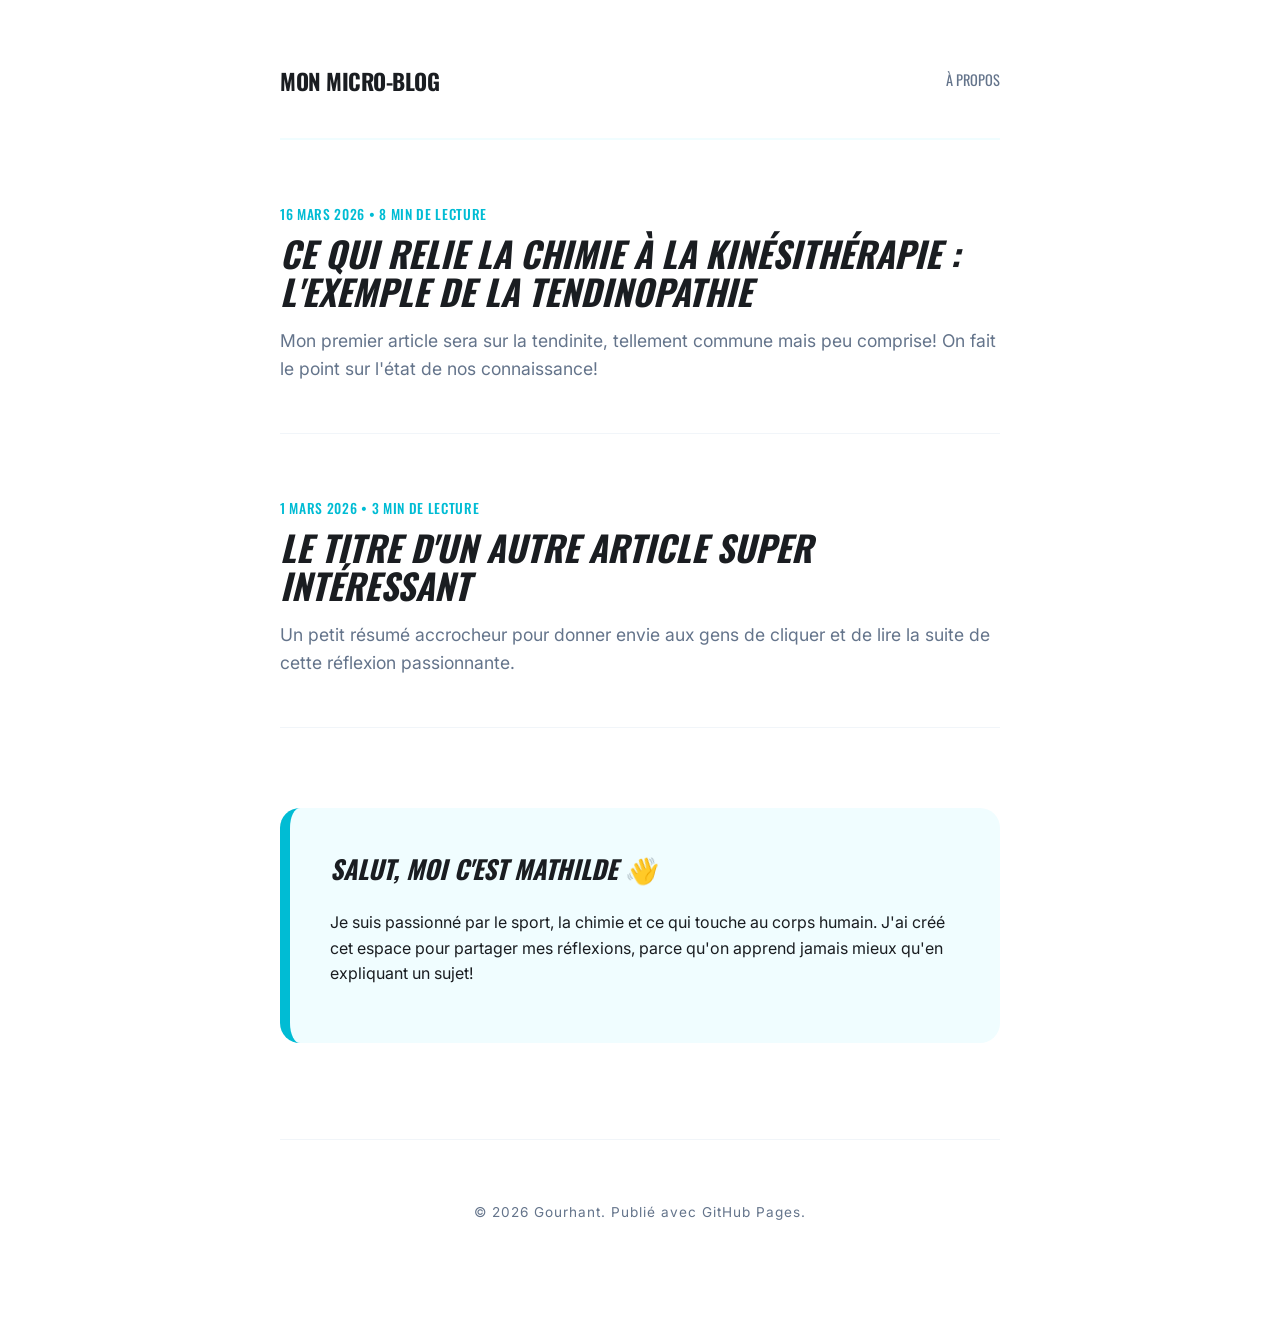
==== index.html @ 93cc4fb3 "Add files via upload" ====
<!DOCTYPE html>
<html lang="fr">
<head>
    <meta charset="UTF-8">
    <meta name="viewport" content="width=device-width, initial-scale=1.0">
    <title>Mon Micro-Blog</title>
    <link rel="stylesheet" href="style.css">
</head>
<body>
    <div class="container">
        <header>
            <h1><a href="index.html">Mon Micro-Blog</a></h1>
            <nav>
                <a href="#about">À propos</a>
            </nav>
        </header>

        <main>
            <section class="articles-list">
                <article class="post-preview">
                    <div class="post-meta">16 Mars 2026 • 8 min de lecture</div>
                    <h2><a href="article-1.html">Ce qui relie la chimie à la kinésithérapie : l'exemple de la tendinopathie</a></h2>
                    <p>Mon premier article sera sur la tendinite, tellement commune mais peu comprise! On fait le point sur l'état de nos connaissance!</p>
                </article>

                <article class="post-preview">
                    <div class="post-meta">1 Mars 2026 • 3 min de lecture</div>
                    <h2><a href="#">Le titre d'un autre article super intéressant</a></h2>
                    <p>Un petit résumé accrocheur pour donner envie aux gens de cliquer et de lire la suite de cette réflexion passionnante.</p>
                </article>
            </section>

            <section id="about" class="about-section">
                <h2>Salut, moi c'est Mathilde 👋</h2>
                <p>Je suis passionné par le sport, la chimie et ce qui touche au corps humain. J'ai créé cet espace pour partager mes réflexions, parce qu'on apprend jamais mieux qu'en expliquant un sujet!</p>
            </section>
        </main>

        <footer>
            <p>&copy; 2026 Gourhant. Publié avec GitHub Pages.</p>
        </footer>
    </div>
</body>
</html>
---- style.css ----
/* MODERN DIGITAL STYLE - INSPIRED BY NUTRI'GUIDE */
@import url('https://fonts.googleapis.com/css2?family=Oswald:wght@500;700&family=Inter:wght@400;700;900&display=swap');

:root {
    --text-color: #1a1d21;      
    --meta-color: #64748b;      
    --bg-color: #ffffff;
    --accent-blue: #00bcd4;     
    --pale-blue: #f0fdff;       
    --link-color: #0097a7;
    /* Fontes harmonisées */
    --font-impact: 'Oswald', sans-serif; 
    --font-body: 'Inter', -apple-system, sans-serif;
}

body {
    font-family: var(--font-body);
    color: var(--text-color);
    background-color: var(--bg-color);
    line-height: 1.6;
    margin: 0;
    padding: 0;
    -webkit-font-smoothing: antialiased;
}

/* --- STRUCTURE --- */
.container {
    max-width: 720px; 
    margin: 0 auto;
    padding: 3rem 1.5rem;
}

header {
    display: flex;
    justify-content: space-between;
    align-items: center;
    border-bottom: 2px solid var(--pale-blue);
    padding-bottom: 1.5rem;
    margin-bottom: 4rem;
}

header h1 {
    font-family: var(--font-impact);
    font-size: 1.4rem;
    font-weight: 700;
    text-transform: uppercase;
    letter-spacing: -0.5px;
}

header h1 a {
    text-decoration: none;
    color: var(--text-color);
}

nav a {
    text-decoration: none;
    color: var(--meta-color);
    margin-left: 1.5rem;
    font-size: 0.9rem;
    font-family: var(--font-impact);
    text-transform: uppercase;
    transition: color 0.2s;
}

nav a:hover {
    color: var(--accent-blue);
}

/* --- PAGE ACCUEIL (PREVIEWS) --- */
.post-preview {
    margin-bottom: 4rem;
    border-bottom: 1px solid #f1f5f9;
    padding-bottom: 2rem;
    transition: transform 0.3s ease;
}

.post-preview:hover {
    transform: translateX(8px);
}

.post-preview .post-meta {
    font-family: var(--font-impact);
    font-size: 0.85rem;
    font-weight: 500;
    text-transform: uppercase;
    letter-spacing: 0.05em;
    color: var(--accent-blue);
    margin-bottom: 0.5rem;
}

.post-preview h2 {
    font-family: var(--font-impact);
    font-size: 2.2rem;
    font-weight: 700;
    font-style: italic;
    line-height: 1.1;
    margin: 0 0 1rem 0;
    text-transform: uppercase;
}

.post-preview h2 a {
    text-decoration: none;
    color: var(--text-color);
    transition: color 0.2s;
}

.post-preview:hover h2 a {
    color: var(--accent-blue);
}

.post-preview p {
    color: var(--meta-color);
    font-size: 1.1rem;
    margin-top: 0.5rem;
}

/* --- PAGE ARTICLE --- */
.article-content h1 {
    font-family: var(--font-impact);
    font-size: 3.8rem;         /* Légèrement réduit pour gagner en clarté */
    font-weight: 700;
    text-transform: uppercase; 
    line-height: 1.1;          /* Passage de 0.9 à 1.1 pour aérer les lignes */
    letter-spacing: 0.02em;    /* On desserre un peu les lettres (était en négatif) */
    margin-bottom: 2.5rem;
    color: var(--text-color);
    position: relative;
    padding-bottom: 1.5rem;
}

.article-content h1::after {
    content: "";
    position: absolute;
    bottom: 0;
    left: 0;
    width: 80px;
    height: 8px;               /* Un peu plus fine pour plus de finesse */
    background-color: var(--accent-blue);
}

.article-content h2 {
    font-family: var(--font-impact);
    color: var(--accent-blue);
    font-size: 1.8rem;
    font-weight: 700;           
    font-style: italic;         
    text-transform: uppercase;
    letter-spacing: 0.02em;
    margin-top: 3.5rem;
    margin-bottom: 1.2rem;
    line-height: 1.1;
    border-left: 5px solid var(--accent-blue);
    padding-left: 1rem;
    transform: skewX(-2deg); 
    display: inline-block;
}

.article-content p {
    font-size: 1.15rem;
    margin-bottom: 1.8rem;
    color: #334155;
}

/* --- LISTES UNIFORMISÉES --- */
.article-content ul {
    list-style: none;
    padding-left: 0;
    margin: 2rem 0;
}

.article-content li {
    font-size: 1.15rem; 
    line-height: 1.8;   
    color: #334155;     
    margin-bottom: 1.2rem;
    position: relative;
    padding-left: 1.5rem;
}

.article-content li::before {
    content: "—"; /* Tiret horizontal plus moderne */
    color: var(--accent-blue);
    font-weight: bold;
    position: absolute;
    left: 0;
}

.article-content li strong {
    color: var(--text-color);
    font-weight: 700;
}

/* --- CITATIONS UNIFORMISÉES --- */
.article-content blockquote {
    background-color: var(--pale-blue);
    border-left: 8px solid var(--accent-blue);
    padding: 2rem;
    margin: 3rem 0;
    font-family: var(--font-body); 
    font-size: 1.15rem; /* Taille identique au texte */
    font-style: italic;
    color: #006064;
    border-radius: 0 10px 10px 0;
}

/* --- SECTION À PROPOS --- */
.about-section {
    background-color: var(--pale-blue);
    padding: 2.5rem;
    border-radius: 20px;
    margin-top: 5rem;
    border-left: 10px solid var(--accent-blue);
}

.about-section h2 {
    font-family: var(--font-impact);
    font-style: italic;
    text-transform: uppercase;
    margin-top: 0;
    font-size: 1.6rem;
    font-weight: 700;
    color: var(--text-color);
}

footer {
    text-align: center;
    margin-top: 6rem;
    padding: 3rem 0;
    border-top: 1px solid #f1f5f9;
    color: var(--meta-color);
    font-size: 0.85rem;
    letter-spacing: 1px;
}
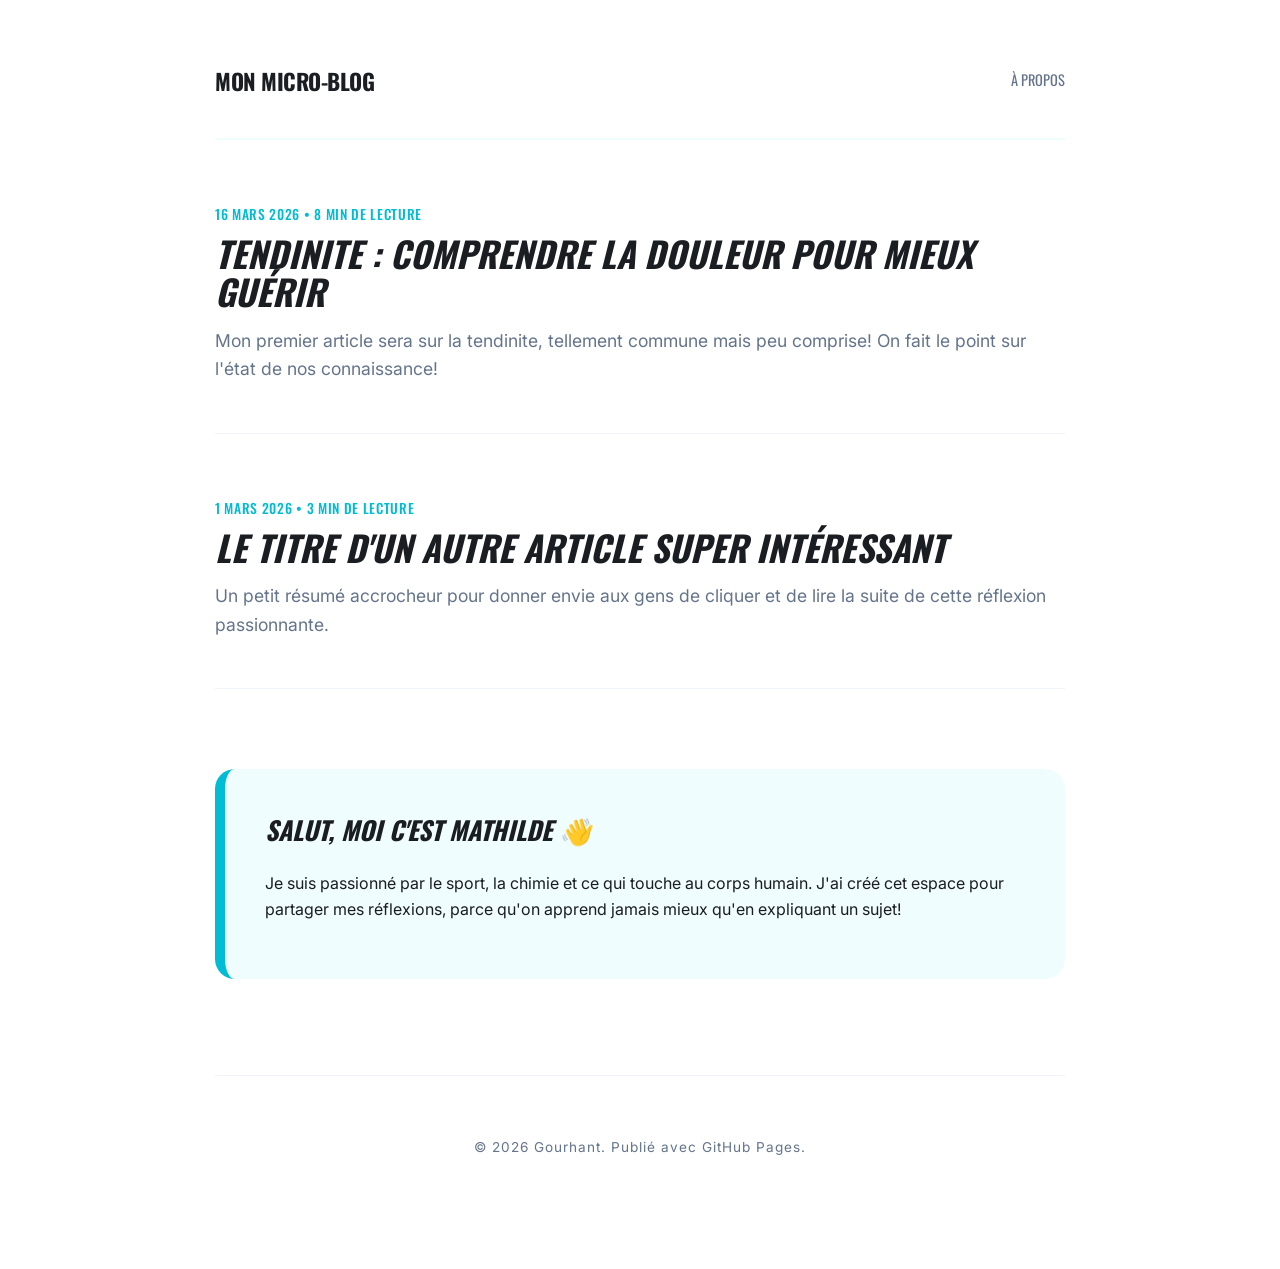
==== commit 90417b23: "Add files via upload" ====
--- a/index.html
+++ b/index.html
@@ -19,7 +19,7 @@
             <section class="articles-list">
                 <article class="post-preview">
                     <div class="post-meta">16 Mars 2026 • 8 min de lecture</div>
-                    <h2><a href="article-1.html">Ce qui relie la chimie à la kinésithérapie : l'exemple de la tendinopathie</a></h2>
+                    <h2><a href="article-1.html">Tendinite : Comprendre la douleur pour mieux guérir</a></h2>
                     <p>Mon premier article sera sur la tendinite, tellement commune mais peu comprise! On fait le point sur l'état de nos connaissance!</p>
                 </article>
 
--- a/style.css
+++ b/style.css
@@ -25,7 +25,7 @@
 
 /* --- STRUCTURE --- */
 .container {
-    max-width: 720px; 
+    max-width: 850px; /* Largeur augmentée pour plus de confort */
     margin: 0 auto;
     padding: 3rem 1.5rem;
 }
@@ -159,6 +159,8 @@
     font-size: 1.15rem;
     margin-bottom: 1.8rem;
     color: #334155;
+    text-align: justify; /* Justifie le texte */
+    hyphens: auto;       /* Optionnel : aide à couper les mots longs proprement */
 }
 
 /* --- LISTES UNIFORMISÉES --- */
@@ -175,6 +177,9 @@
     margin-bottom: 1.2rem;
     position: relative;
     padding-left: 1.5rem;
+
+    text-align: justify;
+    hyphens: auto;
 }
 
 .article-content li::before {
@@ -183,6 +188,7 @@
     font-weight: bold;
     position: absolute;
     left: 0;
+    top: 0;
 }
 
 .article-content li strong {
@@ -230,4 +236,24 @@
     color: var(--meta-color);
     font-size: 0.85rem;
     letter-spacing: 1px;
-}+}
+
+
+/* --- SOUS-TITRES H3 --- */
+.article-content h3 {
+    font-family: var(--font-heading); /* Utilise Inter au lieu d'Oswald */
+    color: var(--text-color);         /* On reste sur du noir pour différencier du bleu des H2 */
+    font-size: 1.3rem;                /* Taille intermédiaire entre le texte et le H2 */
+    font-weight: 800;                 /* Très gras pour l'aspect dynamique */
+    font-style: italic;
+    letter-spacing: -0.01em;
+    margin-top: 2rem;
+    margin-bottom: 0.2rem;            /* Espace très réduit pour coller au texte */
+    line-height: 1.2;
+    
+    /* Petite touche design : un soulignement fin bleu au lieu de la barre latérale */
+    border-bottom: 2px solid var(--accent-blue);
+    display: inline-block;            /* Pour que le trait s'arrête à la fin du mot */
+    padding-right: 0.5rem;
+}
+
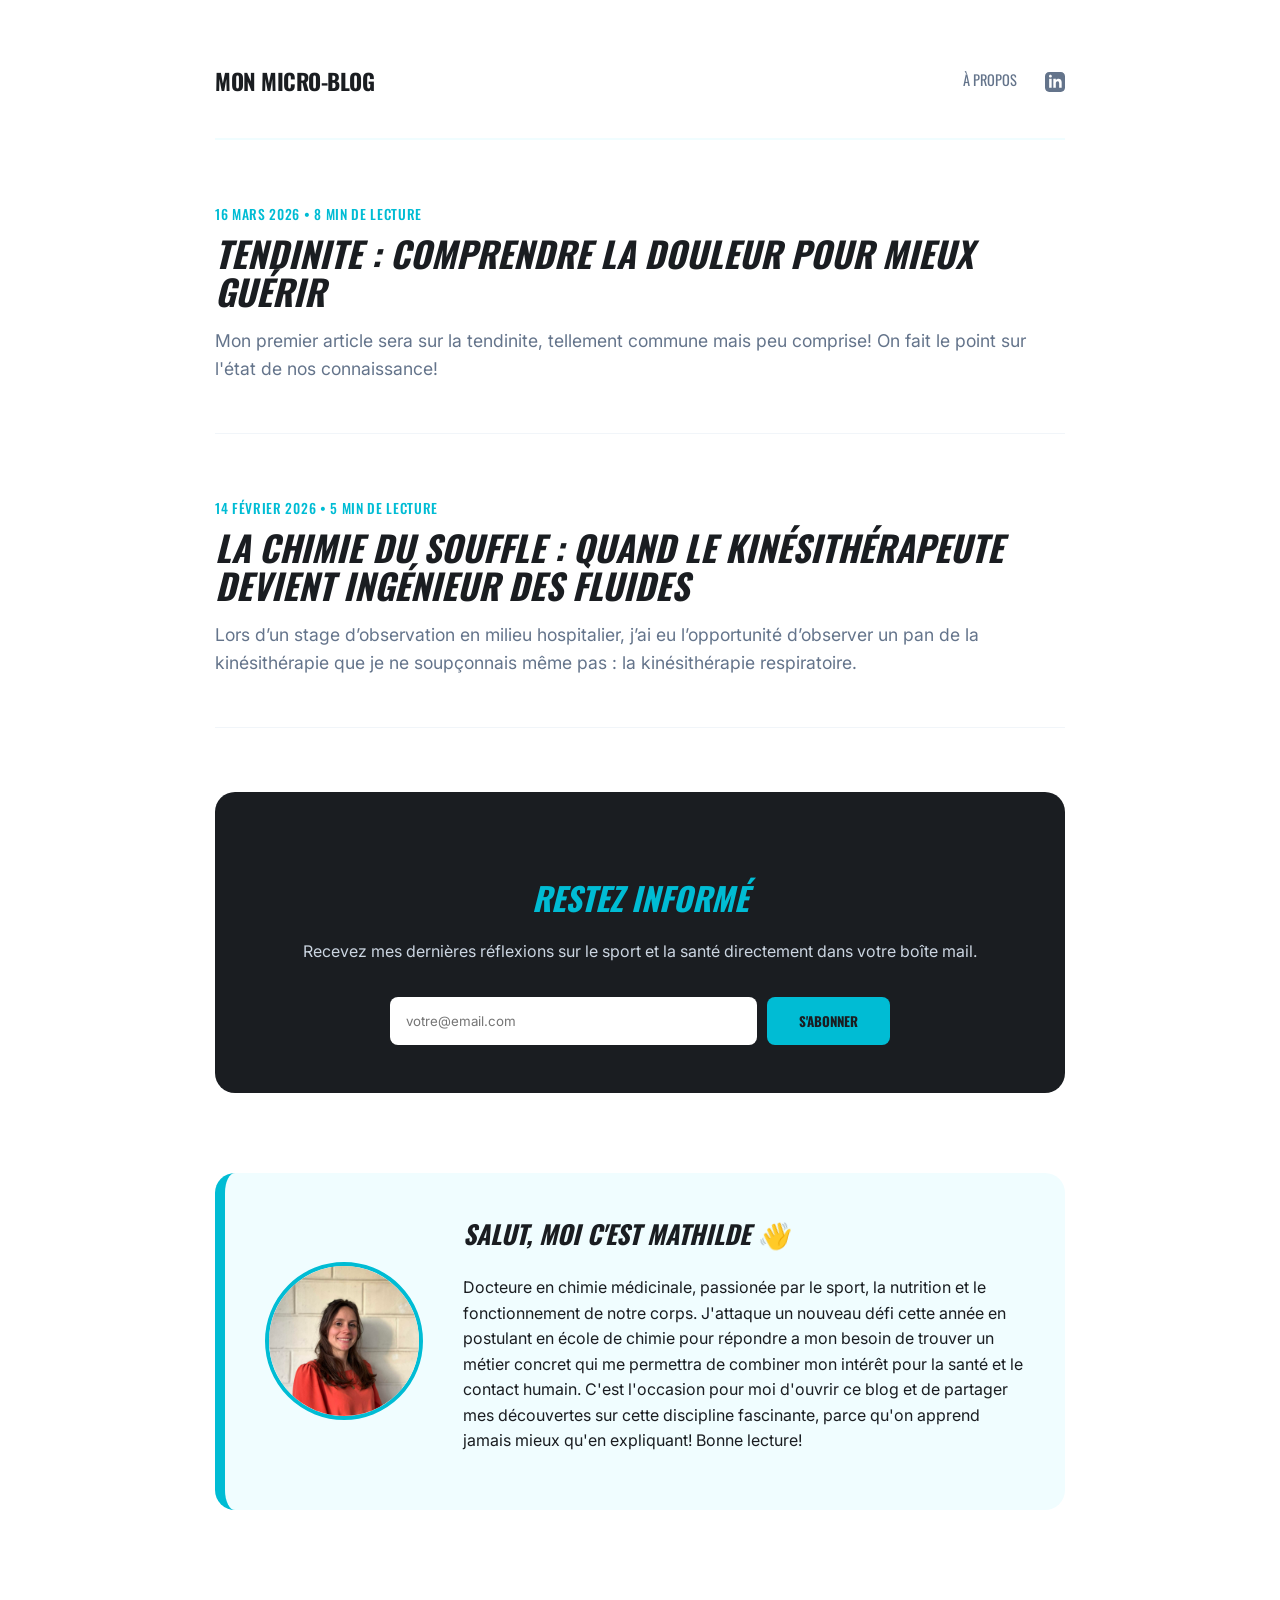
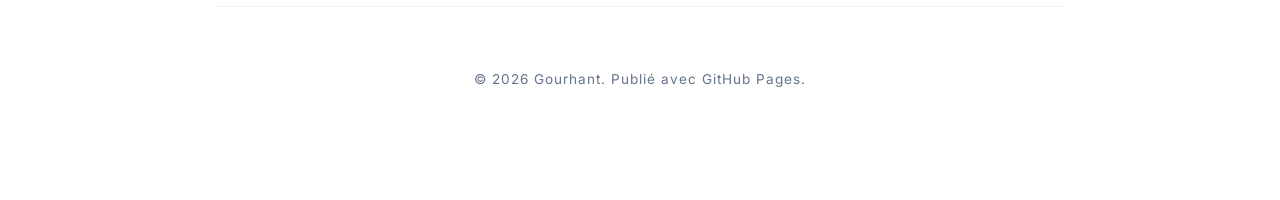
==== commit 6c42d387: "Add files via upload" ====
--- a/index.html
+++ b/index.html
@@ -12,6 +12,11 @@
             <h1><a href="index.html">Mon Micro-Blog</a></h1>
             <nav>
                 <a href="#about">À propos</a>
+                <a href="https://www.linkedin.com/in/mathilde-gourhant-95a109169" target="_blank" class="linkedin-icon" aria-label="LinkedIn">
+                    <svg xmlns="http://www.w3.org/2000/svg" viewBox="0 0 24 24" fill="currentColor">
+                        <path d="M19 0h-14c-2.761 0-5 2.239-5 5v14c0 2.761 2.239 5 5 5h14c2.762 0 5-2.239 5-5v-14c0-2.761-2.238-5-5-5zm-11 19h-3v-11h3v11zm-1.5-12.268c-.966 0-1.75-.79-1.75-1.764s.784-1.764 1.75-1.764 1.75.79 1.75 1.764-.783 1.764-1.75 1.764zm13.5 12.268h-3v-5.604c0-3.368-4-3.113-4 0v5.604h-3v-11h3v1.765c1.396-2.586 7-2.777 7 2.476v6.759z"/>
+                    </svg>
+                </a>
             </nav>
         </header>
 
@@ -24,16 +29,38 @@
                 </article>
 
                 <article class="post-preview">
-                    <div class="post-meta">1 Mars 2026 • 3 min de lecture</div>
-                    <h2><a href="#">Le titre d'un autre article super intéressant</a></h2>
-                    <p>Un petit résumé accrocheur pour donner envie aux gens de cliquer et de lire la suite de cette réflexion passionnante.</p>
+                    <div class="post-meta">14 Février 2026 • 5 min de lecture</div>
+                    <h2><a href="article-2.html"></a>La Chimie du Souffle : Quand le Kinésithérapeute devient Ingénieur des Fluides</h2>
+                    <p>Lors d’un stage d’observation en milieu hospitalier, j’ai eu l’opportunité d’observer un pan de la kinésithérapie que je ne soupçonnais même pas : la kinésithérapie respiratoire. </p>
                 </article>
             </section>
 
-            <section id="about" class="about-section">
-                <h2>Salut, moi c'est Mathilde 👋</h2>
-                <p>Je suis passionné par le sport, la chimie et ce qui touche au corps humain. J'ai créé cet espace pour partager mes réflexions, parce qu'on apprend jamais mieux qu'en expliquant un sujet!</p>
-            </section>
+        <section class="newsletter-box">
+            <div class="newsletter-content">
+                <h3>Restez informé</h3>
+                <p>Recevez mes dernières réflexions sur le sport et la santé directement dans votre boîte mail.</p>
+            </div>
+            <form action="https://formspree.io/f/mjgaplwz" method="POST" class="newsletter-form">
+                <input type="email" name="email" placeholder="votre@email.com" required>
+                <button type="submit">S'abonner</button>
+            </form>
+        </section>
+
+        <section id="about" class="about-section">
+            <div class="about-container">
+                <img src="photo_profil.jpeg" alt="Mathilde" class="about-photo">
+                <div class="about-text">
+                    <h2>Salut, moi c'est Mathilde 👋</h2>
+                    <p>
+                        Docteure en chimie médicinale, passionée par le sport, la nutrition et le fonctionnement de notre corps. 
+                        J'attaque un nouveau défi cette année en postulant en école de chimie pour répondre a mon besoin de trouver
+                        un métier concret qui me permettra de combiner mon intérêt pour la santé et le contact humain.
+                        C'est l'occasion pour moi d'ouvrir ce blog et de partager mes découvertes sur cette discipline fascinante, 
+                        parce qu'on apprend jamais mieux qu'en expliquant! Bonne lecture!
+                    </p>
+                </div>
+            </div>
+        </section>
         </main>
 
         <footer>
--- a/style.css
+++ b/style.css
@@ -257,3 +257,123 @@
     padding-right: 0.5rem;
 }
 
+
+
+/* --- STYLE NEWSLETTER --- */
+.newsletter-box {
+    background-color: var(--text-color); /* Fond sombre pour trancher */
+    color: white;
+    padding: 3rem;
+    border-radius: 20px;
+    margin: 4rem 0;
+    display: flex;
+    flex-direction: column;
+    align-items: center;
+    text-align: center;
+}
+
+.newsletter-box h3 {
+    font-family: var(--font-impact);
+    font-size: 2rem;
+    text-transform: uppercase;
+    font-style: italic;
+    color: var(--accent-blue);
+    margin-bottom: 0.5rem;
+    border: none; /* On enlève la bordure du h3 par défaut */
+}
+
+.newsletter-box p {
+    color: #cbd5e1;
+    margin-bottom: 2rem;
+}
+
+.newsletter-form {
+    display: flex;
+    gap: 10px;
+    width: 100%;
+    max-width: 500px;
+}
+
+.newsletter-form input {
+    flex: 1;
+    padding: 1rem;
+    border-radius: 8px;
+    border: none;
+    font-family: var(--font-body);
+}
+
+.newsletter-form button {
+    background-color: var(--accent-blue);
+    color: var(--text-color);
+    border: none;
+    padding: 0 2rem;
+    border-radius: 8px;
+    font-family: var(--font-impact);
+    text-transform: uppercase;
+    font-weight: 700;
+    cursor: pointer;
+    transition: transform 0.2s, background-color 0.2s;
+}
+
+.newsletter-form button:hover {
+    background-color: #00e5ff;
+    transform: scale(1.05);
+}
+
+/* --- AJUSTEMENT SECTION À PROPOS AVEC PHOTO --- */
+.about-container {
+    display: flex;
+    align-items: center;
+    gap: 2.5rem;
+}
+
+.about-photo {
+    width: 150px;
+    height: 150px;
+    border-radius: 50%; /* Photo ronde */
+    object-fit: cover;
+    border: 4px solid var(--accent-blue);
+    flex-shrink: 0;
+}
+
+/* Responsive pour mobile */
+@media (max-width: 600px) {
+    .about-container, .newsletter-form {
+        flex-direction: column;
+    }
+    .newsletter-form button {
+        padding: 1rem;
+    }
+}
+
+
+/* Style pour l'icône LinkedIn discrète */
+.linkedin-icon {
+    display: inline-flex;
+    align-items: center;
+    margin-left: 1.5rem;
+    transition: transform 0.2s ease, color 0.2s ease;
+    vertical-align: middle;
+}
+
+.linkedin-icon svg {
+    width: 20px; /* Taille discrète */
+    height: 20px;
+    fill: var(--meta-color); /* Couleur grise par défaut comme ton nav */
+    transition: fill 0.2s ease;
+}
+
+.linkedin-icon:hover svg {
+    fill: #0077b5; /* Bleu LinkedIn au survol */
+}
+
+.linkedin-icon:hover {
+    transform: translateY(-2px); /* Petit effet de levier au survol */
+}
+
+/* Ajustement pour le mobile */
+@media (max-width: 480px) {
+    header {
+        flex-direction: row; /* Garde l'alignement horizontal même sur petit écran */
+    }
+}
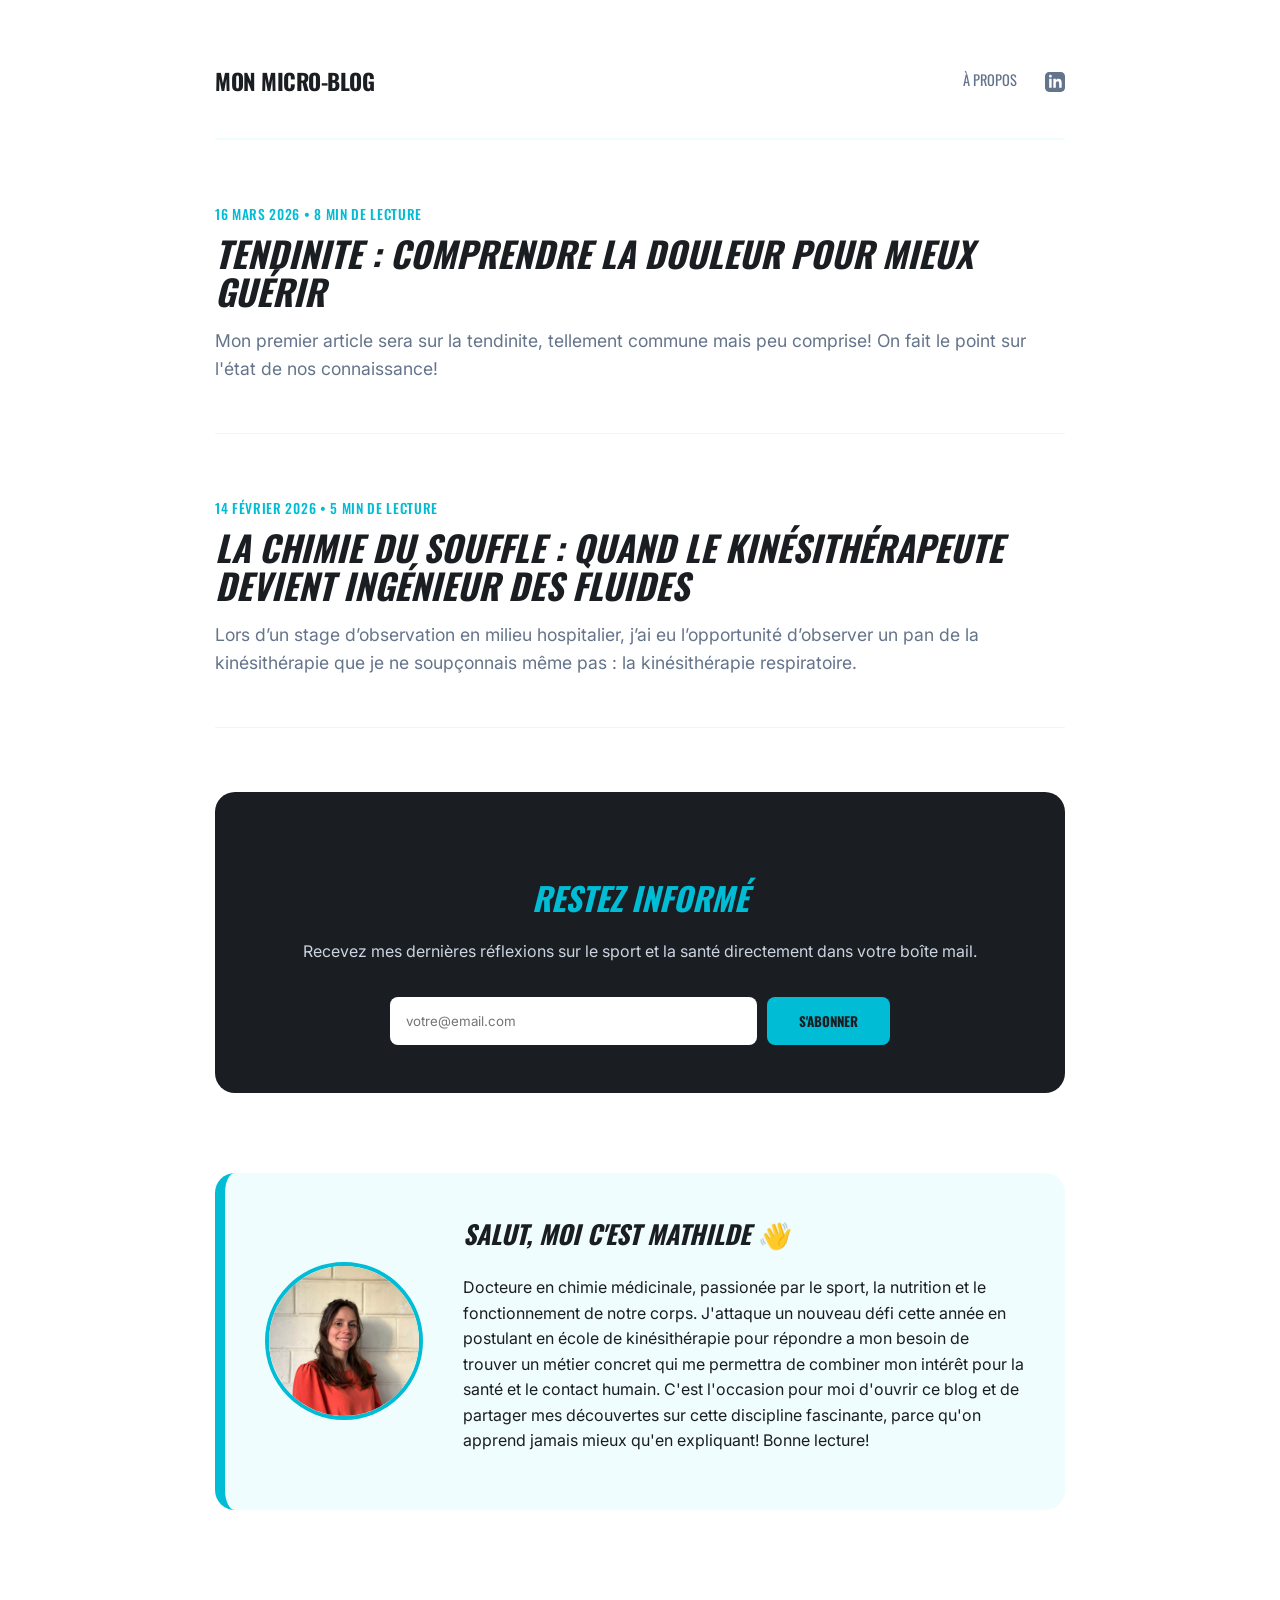
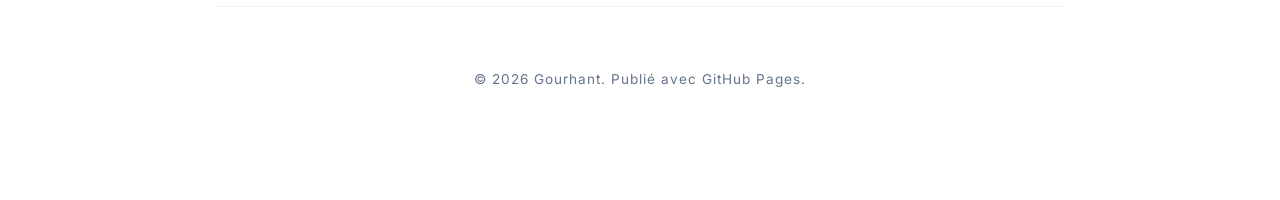
==== commit ba18a59e: "Add files via upload" ====
--- a/index.html
+++ b/index.html
@@ -53,7 +53,7 @@
                     <h2>Salut, moi c'est Mathilde 👋</h2>
                     <p>
                         Docteure en chimie médicinale, passionée par le sport, la nutrition et le fonctionnement de notre corps. 
-                        J'attaque un nouveau défi cette année en postulant en école de chimie pour répondre a mon besoin de trouver
+                        J'attaque un nouveau défi cette année en postulant en école de kinésithérapie pour répondre a mon besoin de trouver
                         un métier concret qui me permettra de combiner mon intérêt pour la santé et le contact humain.
                         C'est l'occasion pour moi d'ouvrir ce blog et de partager mes découvertes sur cette discipline fascinante, 
                         parce qu'on apprend jamais mieux qu'en expliquant! Bonne lecture!
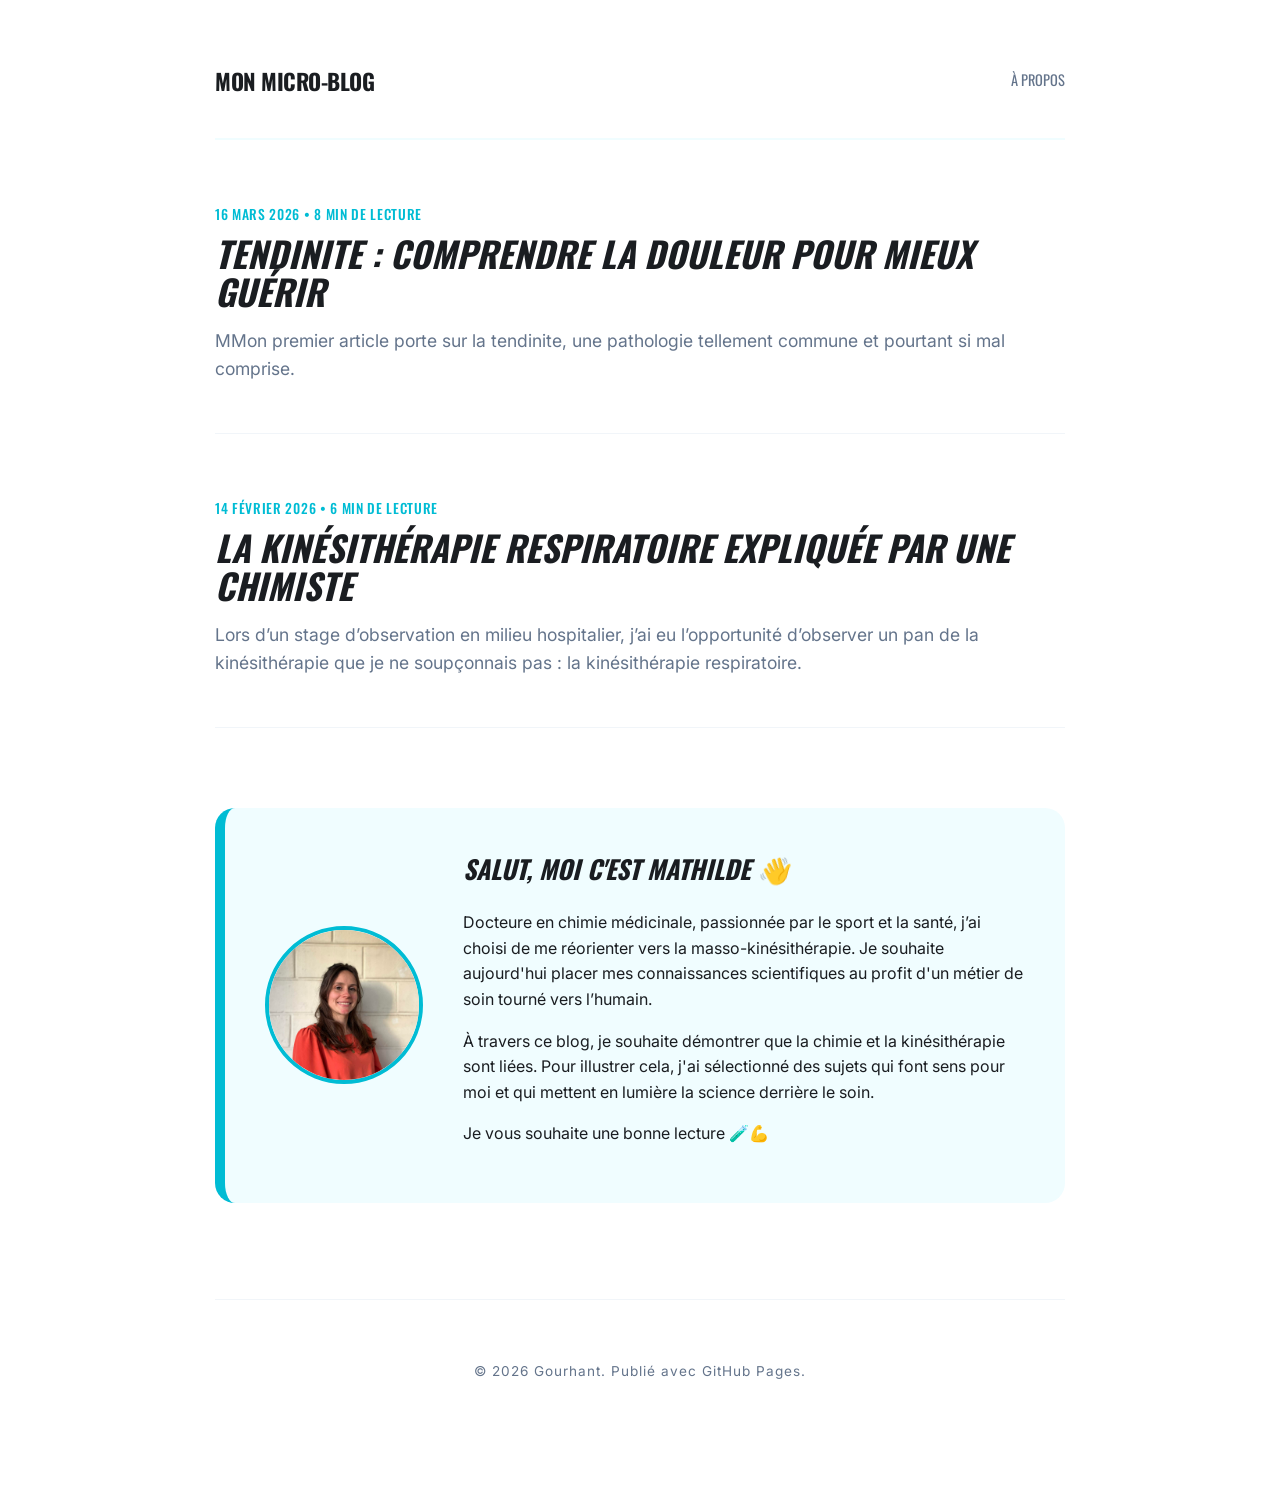
==== commit e7fd1e64: "Add files via upload" ====
--- a/index.html
+++ b/index.html
@@ -12,11 +12,6 @@
             <h1><a href="index.html">Mon Micro-Blog</a></h1>
             <nav>
                 <a href="#about">À propos</a>
-                <a href="https://www.linkedin.com/in/mathilde-gourhant-95a109169" target="_blank" class="linkedin-icon" aria-label="LinkedIn">
-                    <svg xmlns="http://www.w3.org/2000/svg" viewBox="0 0 24 24" fill="currentColor">
-                        <path d="M19 0h-14c-2.761 0-5 2.239-5 5v14c0 2.761 2.239 5 5 5h14c2.762 0 5-2.239 5-5v-14c0-2.761-2.238-5-5-5zm-11 19h-3v-11h3v11zm-1.5-12.268c-.966 0-1.75-.79-1.75-1.764s.784-1.764 1.75-1.764 1.75.79 1.75 1.764-.783 1.764-1.75 1.764zm13.5 12.268h-3v-5.604c0-3.368-4-3.113-4 0v5.604h-3v-11h3v1.765c1.396-2.586 7-2.777 7 2.476v6.759z"/>
-                    </svg>
-                </a>
             </nav>
         </header>
 
@@ -25,42 +20,32 @@
                 <article class="post-preview">
                     <div class="post-meta">16 Mars 2026 • 8 min de lecture</div>
                     <h2><a href="article-1.html">Tendinite : Comprendre la douleur pour mieux guérir</a></h2>
-                    <p>Mon premier article sera sur la tendinite, tellement commune mais peu comprise! On fait le point sur l'état de nos connaissance!</p>
+                    <p>MMon premier article porte sur la tendinite, une pathologie tellement commune et pourtant si mal comprise.</p>
                 </article>
 
                 <article class="post-preview">
-                    <div class="post-meta">14 Février 2026 • 5 min de lecture</div>
-                    <h2><a href="article-2.html"></a>La Chimie du Souffle : Quand le Kinésithérapeute devient Ingénieur des Fluides</h2>
-                    <p>Lors d’un stage d’observation en milieu hospitalier, j’ai eu l’opportunité d’observer un pan de la kinésithérapie que je ne soupçonnais même pas : la kinésithérapie respiratoire. </p>
+                    <div class="post-meta">14 Février 2026 • 6 min de lecture</div>
+                    <h2><a href="article-2.html">La kinésithérapie respiratoire expliquée par une chimiste</a></h2>
+                    <p>Lors d’un stage d’observation en milieu hospitalier, j’ai eu l’opportunité d’observer un pan de la kinésithérapie que je ne soupçonnais pas : la kinésithérapie respiratoire. </p>
                 </article>
             </section>
 
-        <section class="newsletter-box">
-            <div class="newsletter-content">
-                <h3>Restez informé</h3>
-                <p>Recevez mes dernières réflexions sur le sport et la santé directement dans votre boîte mail.</p>
-            </div>
-            <form action="https://formspree.io/f/mjgaplwz" method="POST" class="newsletter-form">
-                <input type="email" name="email" placeholder="votre@email.com" required>
-                <button type="submit">S'abonner</button>
-            </form>
-        </section>
 
-        <section id="about" class="about-section">
-            <div class="about-container">
-                <img src="photo_profil.jpeg" alt="Mathilde" class="about-photo">
-                <div class="about-text">
-                    <h2>Salut, moi c'est Mathilde 👋</h2>
-                    <p>
-                        Docteure en chimie médicinale, passionée par le sport, la nutrition et le fonctionnement de notre corps. 
-                        J'attaque un nouveau défi cette année en postulant en école de kinésithérapie pour répondre a mon besoin de trouver
-                        un métier concret qui me permettra de combiner mon intérêt pour la santé et le contact humain.
-                        C'est l'occasion pour moi d'ouvrir ce blog et de partager mes découvertes sur cette discipline fascinante, 
-                        parce qu'on apprend jamais mieux qu'en expliquant! Bonne lecture!
-                    </p>
+            <section id="about" class="about-section">
+                <div class="about-container">
+                    <img src="photo_profil.jpeg" alt="Mathilde" class="about-photo">
+                    <div class="about-text">
+                        <h2>Salut, moi c'est Mathilde 👋</h2>
+                        <p>
+                            Docteure en chimie médicinale, passionnée par le sport et la santé, j’ai choisi de me réorienter vers la masso-kinésithérapie. Je souhaite aujourd'hui placer mes connaissances scientifiques au profit d'un métier de soin tourné vers l’humain.</p>
+                        <p>
+                            À travers ce blog, je souhaite démontrer que la chimie et la kinésithérapie sont liées. Pour illustrer cela, j'ai sélectionné des sujets qui font sens pour moi et qui mettent en lumière la science derrière le soin.</p>
+                        <p>
+                            Je vous souhaite une bonne lecture 🧪💪</p>
+                        </p>
+                    </div>
                 </div>
-            </div>
-        </section>
+            </section>
         </main>
 
         <footer>
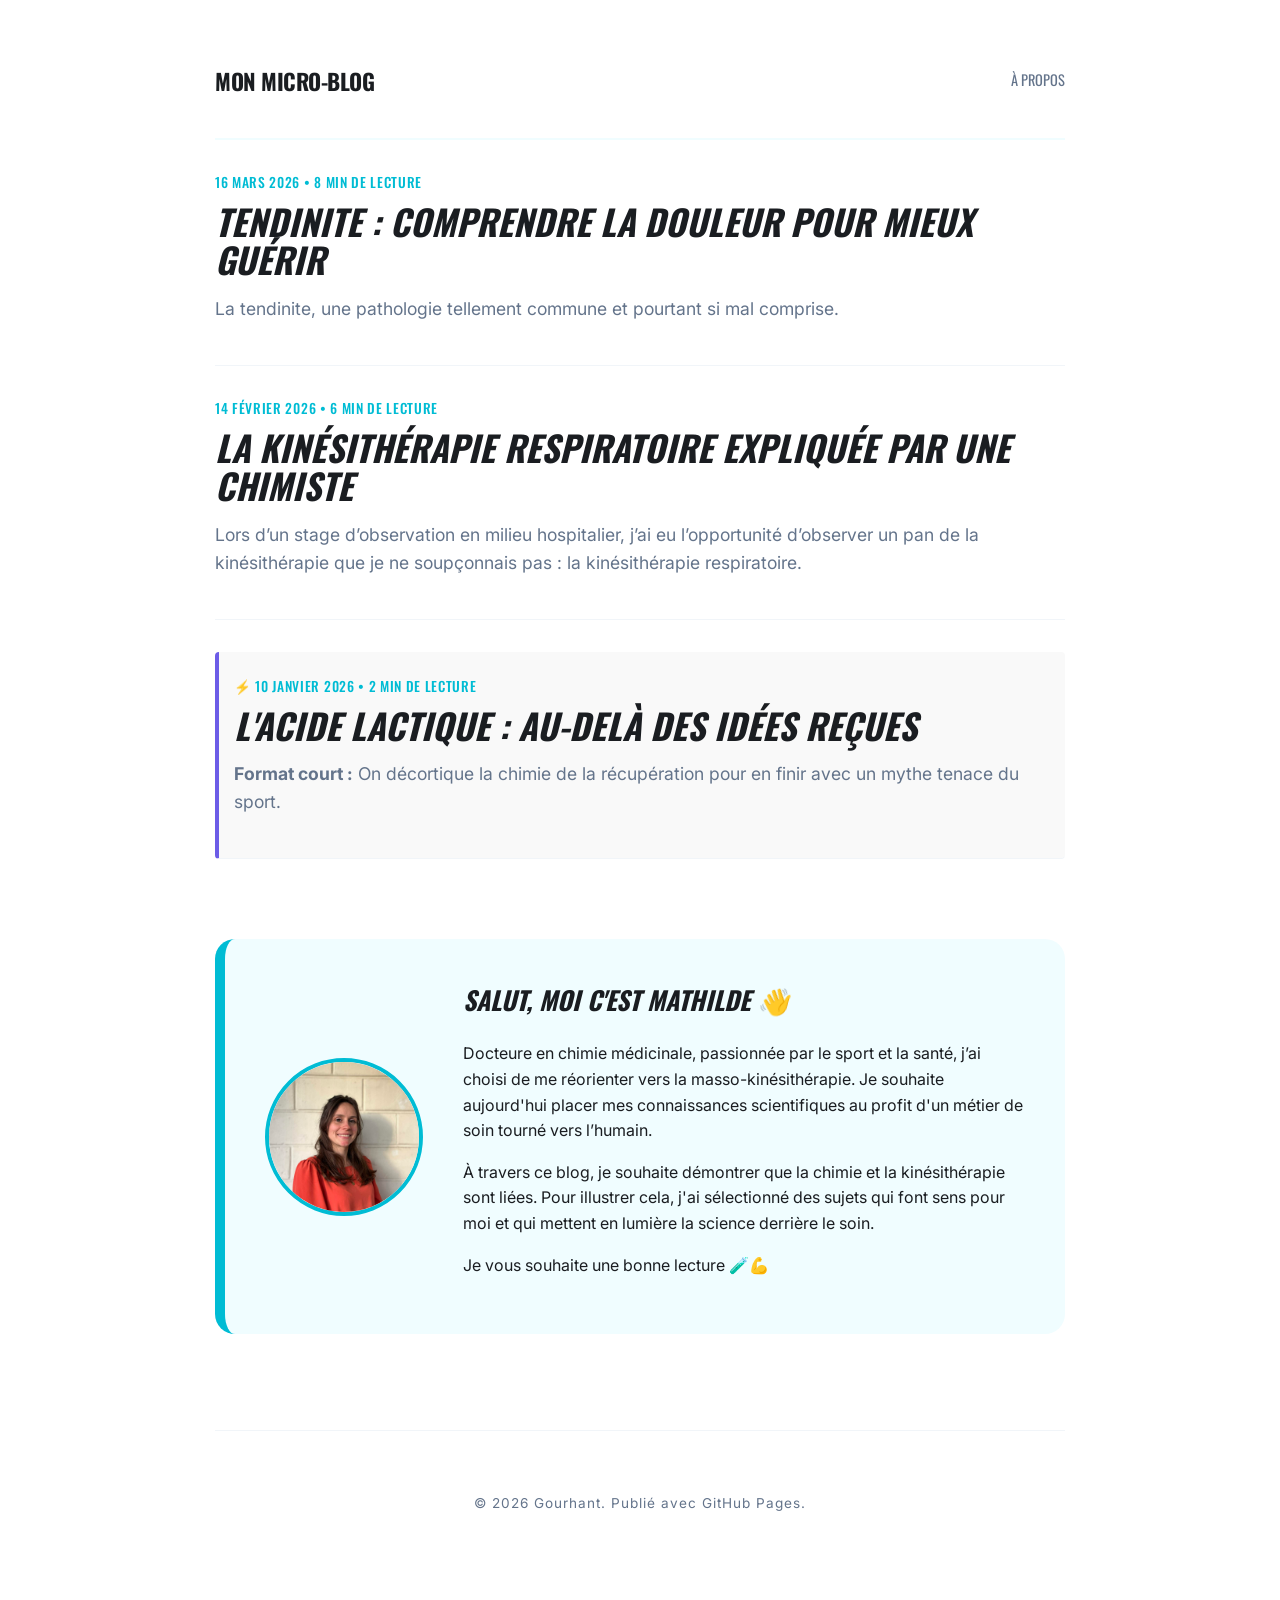
==== commit 9d1b2cfb: "Add files via upload" ====
--- a/index.html
+++ b/index.html
@@ -19,14 +19,20 @@
             <section class="articles-list">
                 <article class="post-preview">
                     <div class="post-meta">16 Mars 2026 • 8 min de lecture</div>
-                    <h2><a href="article-1.html">Tendinite : Comprendre la douleur pour mieux guérir</a></h2>
-                    <p>MMon premier article porte sur la tendinite, une pathologie tellement commune et pourtant si mal comprise.</p>
+                    <h2><a href="article-tendinite.html">Tendinite : Comprendre la douleur pour mieux guérir</a></h2>
+                    <p>La tendinite, une pathologie tellement commune et pourtant si mal comprise.</p>
                 </article>
 
                 <article class="post-preview">
                     <div class="post-meta">14 Février 2026 • 6 min de lecture</div>
-                    <h2><a href="article-2.html">La kinésithérapie respiratoire expliquée par une chimiste</a></h2>
+                    <h2><a href="article-respi.html">La kinésithérapie respiratoire expliquée par une chimiste</a></h2>
                     <p>Lors d’un stage d’observation en milieu hospitalier, j’ai eu l’opportunité d’observer un pan de la kinésithérapie que je ne soupçonnais pas : la kinésithérapie respiratoire. </p>
+                </article>
+
+                <article class="post-preview format-flash" style="border-left: 4px solid #6c5ce7; padding-left: 15px; background: #f9f9f9;">
+                    <div class="post-meta">10 Janvier 2026 • 2 min de lecture</div>
+                    <h2><a href="article-lactate.html">L'acide lactique : au-delà des idées reçues</a></h2>
+                    <p><strong>Format court :</strong> On décortique la chimie de la récupération pour en finir avec un mythe tenace du sport.</p>
                 </article>
             </section>
 
--- a/style.css
+++ b/style.css
@@ -36,7 +36,7 @@
     align-items: center;
     border-bottom: 2px solid var(--pale-blue);
     padding-bottom: 1.5rem;
-    margin-bottom: 4rem;
+    margin-bottom: 2rem;
 }
 
 header h1 {
@@ -68,9 +68,9 @@
 
 /* --- PAGE ACCUEIL (PREVIEWS) --- */
 .post-preview {
-    margin-bottom: 4rem;
+    margin-bottom: 2rem; /* Réduit de 4rem à 2rem */
     border-bottom: 1px solid #f1f5f9;
-    padding-bottom: 2rem;
+    padding-bottom: 1.5rem; /* Un peu moins d'espace sous le trait */
     transition: transform 0.3s ease;
 }
 
@@ -376,4 +376,16 @@
     header {
         flex-direction: row; /* Garde l'alignement horizontal même sur petit écran */
     }
+}
+
+.format-flash {
+    background-color: var(--pale-blue); /* Rappel de ton bleu clair */
+    padding: 1.5rem;
+    border-left: 6px solid var(--accent-blue); /* Barre plus épaisse pour l'impact */
+    border-radius: 4px;
+    margin-top: 1rem;
+}
+
+.format-flash .post-meta::before {
+    content: "⚡️ "; /* Ajoute l'éclair via le CSS pour plus de propreté */
 }
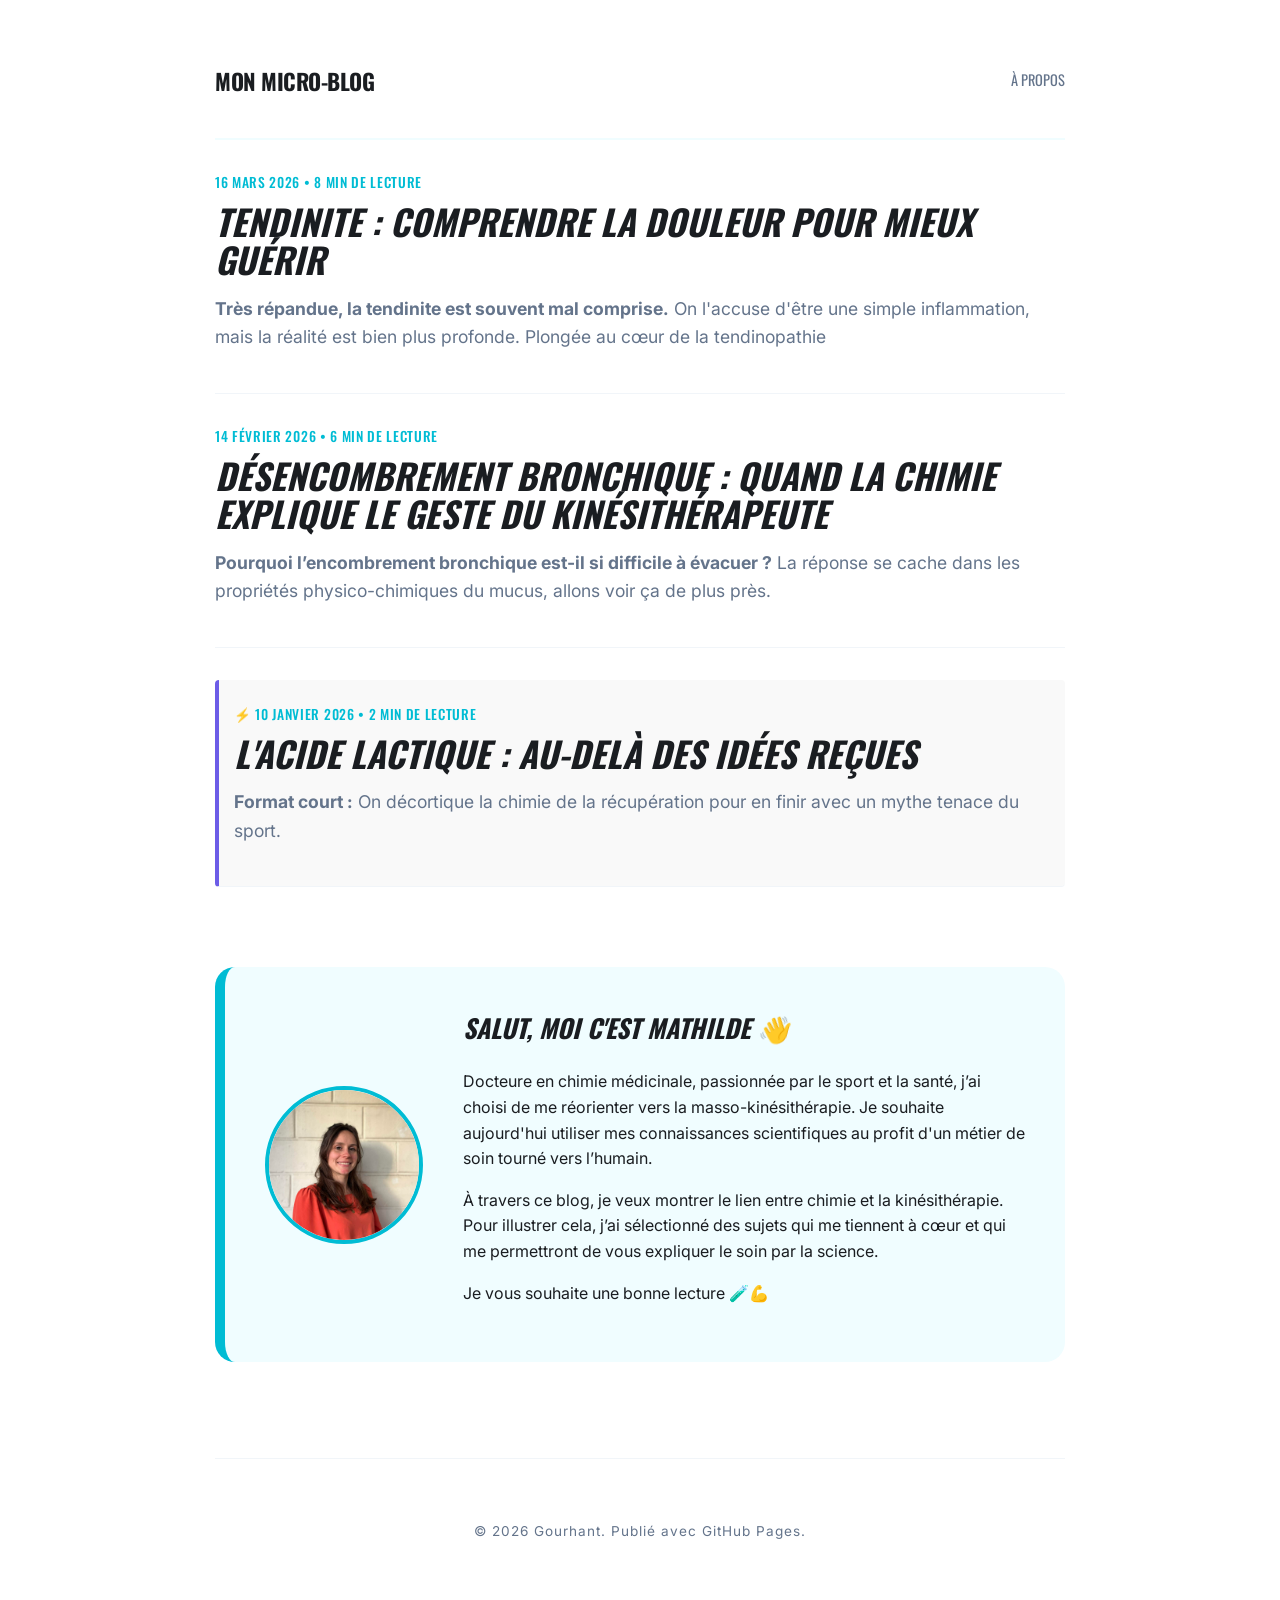
==== commit c2b9ad5d: "Add files via upload" ====
--- a/index.html
+++ b/index.html
@@ -20,13 +20,15 @@
                 <article class="post-preview">
                     <div class="post-meta">16 Mars 2026 • 8 min de lecture</div>
                     <h2><a href="article-tendinite.html">Tendinite : Comprendre la douleur pour mieux guérir</a></h2>
-                    <p>La tendinite, une pathologie tellement commune et pourtant si mal comprise.</p>
+                    <p><b>Très répandue, la tendinite est souvent mal comprise.</b> 
+                        On l'accuse d'être une simple inflammation, mais la réalité est bien plus profonde. Plongée au cœur de la tendinopathie </p>
                 </article>
 
                 <article class="post-preview">
                     <div class="post-meta">14 Février 2026 • 6 min de lecture</div>
-                    <h2><a href="article-respi.html">La kinésithérapie respiratoire expliquée par une chimiste</a></h2>
-                    <p>Lors d’un stage d’observation en milieu hospitalier, j’ai eu l’opportunité d’observer un pan de la kinésithérapie que je ne soupçonnais pas : la kinésithérapie respiratoire. </p>
+                    <h2><a href="article-respi.html">Désencombrement bronchique : Quand la chimie explique le geste du kinésithérapeute</a></h2>
+                    <p><b>Pourquoi l’encombrement bronchique est-il si difficile à évacuer ?</b> La
+                        réponse se cache dans les propriétés physico-chimiques du mucus, allons voir ça de plus près. </p>
                 </article>
 
                 <article class="post-preview format-flash" style="border-left: 4px solid #6c5ce7; padding-left: 15px; background: #f9f9f9;">
@@ -43,9 +45,11 @@
                     <div class="about-text">
                         <h2>Salut, moi c'est Mathilde 👋</h2>
                         <p>
-                            Docteure en chimie médicinale, passionnée par le sport et la santé, j’ai choisi de me réorienter vers la masso-kinésithérapie. Je souhaite aujourd'hui placer mes connaissances scientifiques au profit d'un métier de soin tourné vers l’humain.</p>
+                            Docteure en chimie médicinale, passionnée par le sport et la santé, j’ai choisi de me réorienter vers la masso-kinésithérapie. Je souhaite aujourd'hui utiliser mes connaissances scientifiques au profit d'un métier de soin tourné vers l’humain.</p>
                         <p>
-                            À travers ce blog, je souhaite démontrer que la chimie et la kinésithérapie sont liées. Pour illustrer cela, j'ai sélectionné des sujets qui font sens pour moi et qui mettent en lumière la science derrière le soin.</p>
+                            À travers ce blog, je veux montrer le lien entre chimie et la kinésithérapie. Pour
+                            illustrer cela, j’ai sélectionné des sujets qui me tiennent à cœur et qui me
+                            permettront de vous expliquer le soin par la science.</p>
                         <p>
                             Je vous souhaite une bonne lecture 🧪💪</p>
                         </p>
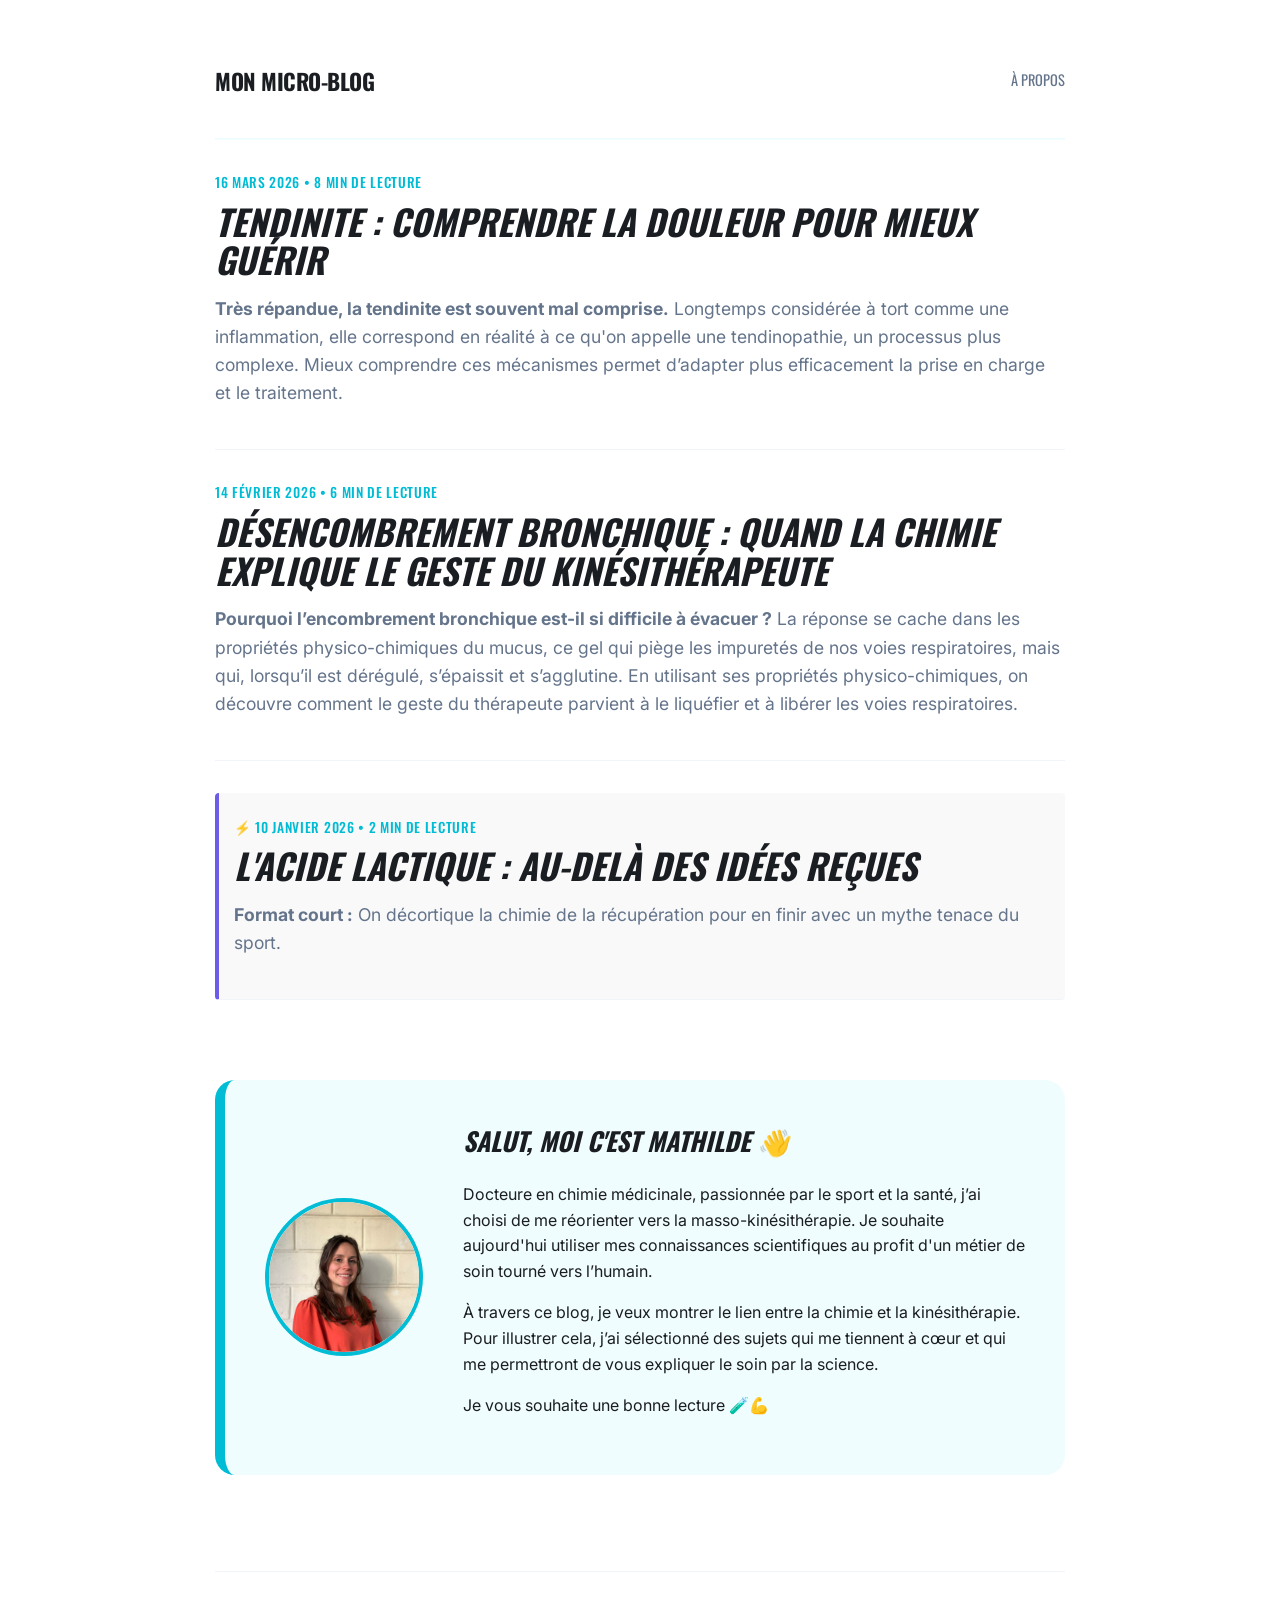
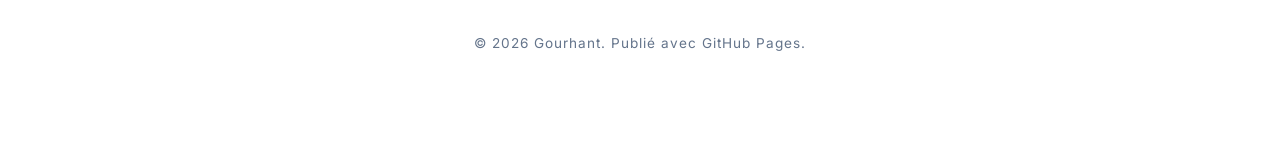
==== commit a1f2a4d5: "Add files via upload" ====
--- a/index.html
+++ b/index.html
@@ -21,14 +21,19 @@
                     <div class="post-meta">16 Mars 2026 • 8 min de lecture</div>
                     <h2><a href="article-tendinite.html">Tendinite : Comprendre la douleur pour mieux guérir</a></h2>
                     <p><b>Très répandue, la tendinite est souvent mal comprise.</b> 
-                        On l'accuse d'être une simple inflammation, mais la réalité est bien plus profonde. Plongée au cœur de la tendinopathie </p>
+                        Longtemps considérée à tort comme une inflammation, elle correspond en réalité à ce qu'on appelle une
+                        tendinopathie, un processus plus complexe. Mieux comprendre ces mécanismes
+                        permet d’adapter plus efficacement la prise en charge et le traitement. </p>
                 </article>
 
                 <article class="post-preview">
                     <div class="post-meta">14 Février 2026 • 6 min de lecture</div>
                     <h2><a href="article-respi.html">Désencombrement bronchique : Quand la chimie explique le geste du kinésithérapeute</a></h2>
                     <p><b>Pourquoi l’encombrement bronchique est-il si difficile à évacuer ?</b> La
-                        réponse se cache dans les propriétés physico-chimiques du mucus, allons voir ça de plus près. </p>
+                        réponse se cache dans les propriétés physico-chimiques du mucus, ce gel qui piège
+                        les impuretés de nos voies respiratoires, mais qui, lorsqu’il est dérégulé, s’épaissit et
+                        s’agglutine. En utilisant ses propriétés physico-chimiques, on découvre comment le
+                        geste du thérapeute parvient à le liquéfier et à libérer les voies respiratoires. </p>
                 </article>
 
                 <article class="post-preview format-flash" style="border-left: 4px solid #6c5ce7; padding-left: 15px; background: #f9f9f9;">
@@ -47,12 +52,11 @@
                         <p>
                             Docteure en chimie médicinale, passionnée par le sport et la santé, j’ai choisi de me réorienter vers la masso-kinésithérapie. Je souhaite aujourd'hui utiliser mes connaissances scientifiques au profit d'un métier de soin tourné vers l’humain.</p>
                         <p>
-                            À travers ce blog, je veux montrer le lien entre chimie et la kinésithérapie. Pour
+                            À travers ce blog, je veux montrer le lien entre la chimie et la kinésithérapie. Pour
                             illustrer cela, j’ai sélectionné des sujets qui me tiennent à cœur et qui me
                             permettront de vous expliquer le soin par la science.</p>
                         <p>
                             Je vous souhaite une bonne lecture 🧪💪</p>
-                        </p>
                     </div>
                 </div>
             </section>
